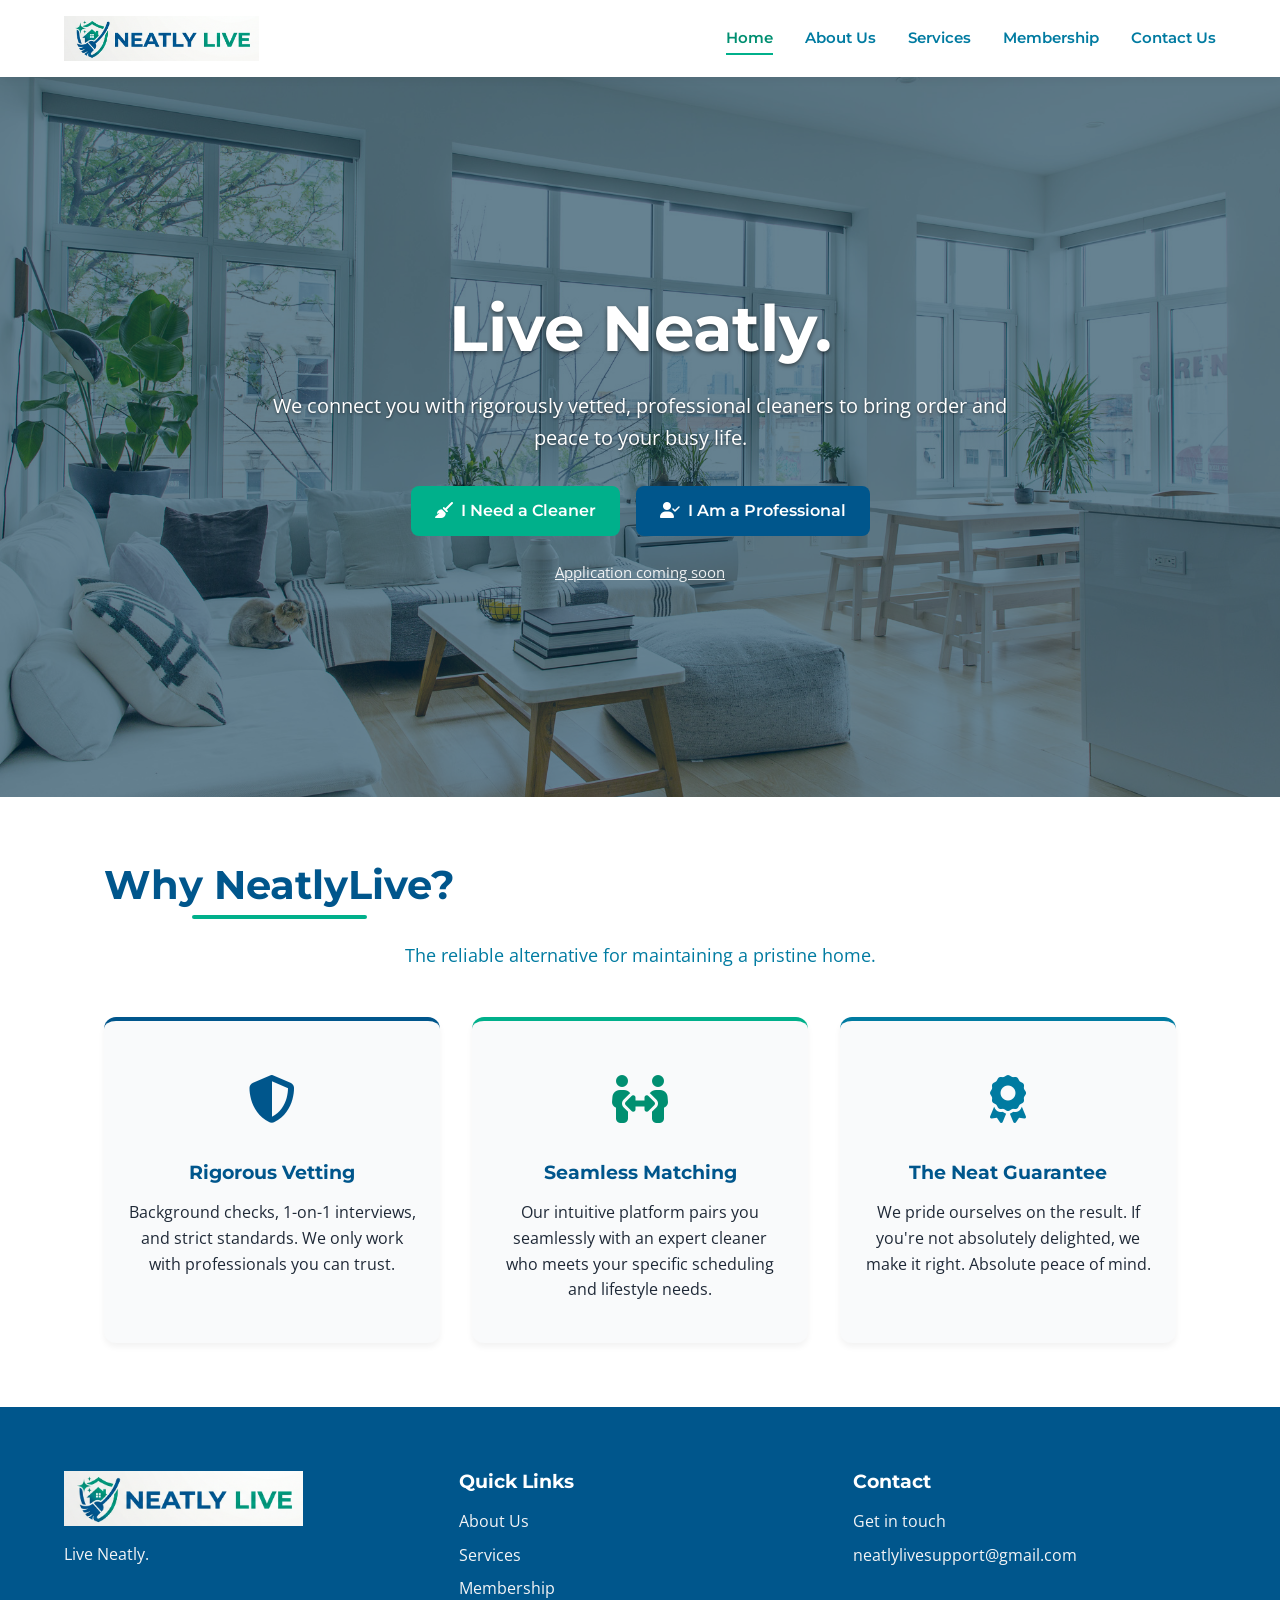
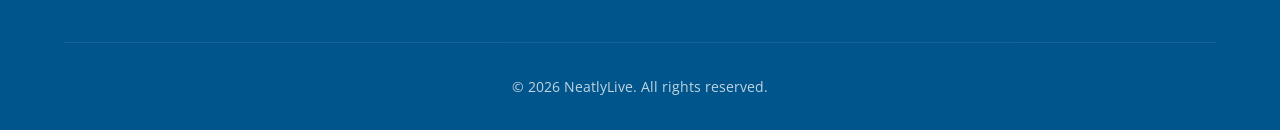
==== index.html @ 331f6d61 "d" ====
<!DOCTYPE html>
<html lang="en">

<head>
    <meta charset="UTF-8">
    <meta name="viewport" content="width=device-width, initial-scale=1.0">
    <title>NeatlyLive | Live Neatly.</title>
    <meta name="description"
        content="NeatlyLive - Connecting vetted cleaners with clients. Live neatly and find order in your busy life.">
    <link
        href="https://fonts.googleapis.com/css2?family=Montserrat:wght@400;600;800&family=Open+Sans:wght@400;600&display=swap"
        rel="stylesheet">
    <link rel="stylesheet" href="index.css">

    <!-- Font Awesome for Iconography -->
    <link rel="stylesheet" href="https://cdnjs.cloudflare.com/ajax/libs/font-awesome/6.4.0/css/all.min.css">

    <style>
        .pillar-card:hover {
            transform: translateY(-8px);
            box-shadow: 0 12px 20px rgba(0, 0, 0, 0.1) !important;
        }
    </style>
</head>

<body>

    <!-- Sticky Navigation -->
    <nav class="navbar" id="navbar">
        <a href="index.html" class="logo" style="display: flex; align-items: center;">
            <img src="LOGO_W%3AO%20SLOGAN%20LONG.png" alt="NeatlyLive Logo" style="height: 45px; width: auto;">
        </a>
        <div class="nav-links">
            <a href="index.html">Home</a>
            <a href="about.html">About Us</a>
            <a href="services.html">Services</a>
            <a href="membership.html">Membership</a>
            <a href="contact.html">Contact Us</a>
        </div>
    </nav>

    <!-- Hero Section -->
    <section class="hero" id="hero-section" style="background-image: url('hero_clean_home.png');">
        <!-- Background image is set -->
        <div class="hero-overlay"></div>
        <div class="hero-content">
            <h1>Live Neatly.</h1>
            <p>We connect you with rigorously vetted, professional cleaners to bring order and peace to your busy life.
            </p>
            <div class="split-cta" style="display: flex; flex-direction: column; align-items: center; gap: 1rem;">
                <div style="display: flex; gap: 1rem; justify-content: center; flex-wrap: wrap;">
                    <a href="services.html" class="btn btn-accent" style="color: white;"><i class="fa-solid fa-broom"
                            style="margin-right: 8px;"></i>I Need a Cleaner</a>
                    <a href="contact.html" class="btn btn-primary"><i class="fa-solid fa-user-check"
                            style="margin-right: 8px;"></i>I Am a Professional</a>
                </div>
                <a href="#"
                    style="color: white; font-size: 0.95rem; text-decoration: underline; opacity: 0.9; margin-top: 0.5rem;">Application
                    coming soon</a>
            </div>
        </div>
    </section>

    <!-- Why Us Section (Three Pillars) -->
    <section class="container" id="why-us">
        <h2 class="section-title">Why NeatlyLive?</h2>
        <p style="text-align: center; margin-bottom: 3rem; font-size: 1.1rem; color: var(--color-primary-teal);">The
            reliable alternative for maintaining a pristine home.</p>

        <div class="pillars-grid"
            style="display: grid; grid-template-columns: repeat(auto-fit, minmax(300px, 1fr)); gap: 2rem;">
            <!-- Pillar 1 -->
            <div class="pillar-card"
                style="text-align: center; padding: 2.5rem 1.5rem; background: var(--color-bg-light); border-radius: 12px; transition: all var(--transition-normal); box-shadow: 0 4px 6px rgba(0,0,0,0.05); border-top: 4px solid var(--color-primary-navy);">
                <div class="pillar-icon"
                    style="font-size: 3rem; color: var(--color-primary-navy); margin-bottom: 1.5rem;">
                    <i class="fa-solid fa-shield-halved"></i>
                </div>
                <h3>Rigorous Vetting</h3>
                <p>Background checks, 1-on-1 interviews, and strict standards. We only work with professionals you can
                    trust.</p>
            </div>

            <!-- Pillar 2 -->
            <div class="pillar-card"
                style="text-align: center; padding: 2.5rem 1.5rem; background: var(--color-bg-light); border-radius: 12px; transition: all var(--transition-normal); box-shadow: 0 4px 6px rgba(0,0,0,0.05); border-top: 4px solid var(--color-accent-mint);">
                <div class="pillar-icon"
                    style="font-size: 3rem; color: var(--color-accent-mint-dark); margin-bottom: 1.5rem;">
                    <i class="fa-solid fa-people-arrows"></i>
                </div>
                <h3>Seamless Matching</h3>
                <p>Our intuitive platform pairs you seamlessly with an expert cleaner who meets your specific scheduling
                    and lifestyle needs.</p>
            </div>

            <!-- Pillar 3 -->
            <div class="pillar-card"
                style="text-align: center; padding: 2.5rem 1.5rem; background: var(--color-bg-light); border-radius: 12px; transition: all var(--transition-normal); box-shadow: 0 4px 6px rgba(0,0,0,0.05); border-top: 4px solid var(--color-primary-teal);">
                <div class="pillar-icon"
                    style="font-size: 3rem; color: var(--color-primary-teal); margin-bottom: 1.5rem;">
                    <i class="fa-solid fa-award"></i>
                </div>
                <h3>The Neat Guarantee</h3>
                <p>We pride ourselves on the result. If you're not absolutely delighted, we make it right. Absolute
                    peace of mind.</p>
            </div>
        </div>
    </section>

    <!-- Footer base -->
    <footer class="footer">
        <div class="footer-content">
            <div class="footer-col">
                <a href="index.html" class="logo" style="display:block; margin-bottom: 1rem;">
                    <img src="LOGO_W%3AO%20SLOGAN%20LONG.png" alt="NeatlyLive Logo" style="height: 55px; width: auto;">
                </a>
                <p>Live Neatly.</p>
            </div>
            <div class="footer-col">
                <h3>Quick Links</h3>
                <ul style="padding:0;">
                    <li><a href="about.html">About Us</a></li>
                    <li><a href="services.html">Services</a></li>
                    <li><a href="membership.html">Membership</a></li>
                </ul>
            </div>
            <div class="footer-col">
                <h3>Contact</h3>
                <ul style="padding:0;">
                    <li><a href="contact.html">Get in touch</a></li>
                    <li>neatlylivesupport@gmail.com</li>
                </ul>
            </div>
        </div>
        <div class="footer-bottom">
            <p>&copy; 2026 NeatlyLive. All rights reserved.</p>
        </div>
    </footer>

    <script src="app.js"></script>
</body>

</html>
---- index.css ----
:root {
  /* Color Palette */
  --color-primary-navy: #00568c;
  --color-primary-teal: #007ba1;
  --color-accent-mint: #00b08b;
  --color-accent-mint-dark: #008f71;
  
  --color-text-dark: #1f2937;
  --color-text-light: #f3f4f6;
  --color-bg-white: #ffffff;
  --color-bg-light: #f9fafb;

  --font-primary: 'Montserrat', sans-serif;
  --font-secondary: 'Open Sans', sans-serif;
  
  --spacing-sm: 0.5rem;
  --spacing-md: 1rem;
  --spacing-lg: 2rem;
  --spacing-xl: 4rem;
  
  --transition-fast: 0.2s ease;
  --transition-normal: 0.3s ease;
}

/* Resets */
*, *::before, *::after {
  box-sizing: border-box;
  margin: 0;
  padding: 0;
}

html {
  scroll-behavior: smooth;
  font-size: 16px;
}

body {
  font-family: var(--font-secondary);
  color: var(--color-text-dark);
  background-color: var(--color-bg-white);
  line-height: 1.6;
}

h1, h2, h3, h4, h5, h6 {
  font-family: var(--font-primary);
  font-weight: 700;
  color: var(--color-primary-navy);
  margin-bottom: var(--spacing-md);
  line-height: 1.2;
}

a {
  text-decoration: none;
  color: inherit;
  transition: color var(--transition-fast);
}

ul {
  list-style: none;
}

img {
  max-width: 100%;
  display: block;
}

/* Navigation - Sticky */
.navbar {
  position: sticky;
  top: 0;
  width: 100%;
  background-color: var(--color-bg-white);
  box-shadow: 0 2px 10px rgba(0, 0, 0, 0.05);
  z-index: 1000;
  display: flex;
  justify-content: space-between;
  align-items: center;
  padding: 1rem 5%;
  transition: background-color var(--transition-normal);
}

.navbar .logo {
  font-family: var(--font-primary);
  font-size: 1.5rem;
  font-weight: 800;
  color: var(--color-primary-navy);
  display: flex;
  align-items: center;
  gap: 0.5rem;
}

.navbar .logo span {
  color: var(--color-accent-mint-dark);
}

.nav-links {
  display: flex;
  gap: 2rem;
}

.nav-links a {
  font-weight: 600;
  color: var(--color-primary-teal);
  position: relative;
  font-family: var(--font-primary);
  font-size: 0.95rem;
}

.nav-links a::after {
  content: '';
  position: absolute;
  width: 0;
  height: 2px;
  bottom: -4px;
  left: 0;
  background-color: var(--color-accent-mint);
  transition: width var(--transition-normal);
}

.nav-links a:hover::after, .nav-links a.active::after {
  width: 100%;
}

.nav-links a:hover, .nav-links a.active {
  color: var(--color-accent-mint-dark);
}

/* Call to Action Buttons */
.btn {
  display: inline-block;
  padding: 0.75rem 1.5rem;
  border-radius: 8px;
  font-family: var(--font-primary);
  font-weight: 600;
  text-align: center;
  cursor: pointer;
  transition: all var(--transition-normal);
  border: none;
  outline: none;
}

.btn-primary {
  background-color: var(--color-primary-navy);
  color: var(--color-bg-white);
}

.btn-primary:hover {
  background-color: var(--color-primary-teal);
  transform: translateY(-2px);
  box-shadow: 0 4px 10px rgba(0, 48, 73, 0.2);
}

.btn-accent {
  background-color: var(--color-accent-mint);
  color: var(--color-bg-white);
}

.btn-accent:hover {
  background-color: var(--color-accent-mint-dark);
  color: var(--color-bg-white);
  transform: translateY(-2px);
  box-shadow: 0 4px 10px rgba(74, 222, 128, 0.3);
}

/* Container Utilities */
.container {
  max-width: 1200px;
  margin: 0 auto;
  padding: var(--spacing-xl) 5%;
}

.section-title {
  text-align: center;
  font-size: 2.5rem;
  margin-bottom: var(--spacing-lg);
  position: relative;
  display: inline-block;
}

.section-title::after {
  content: '';
  position: absolute;
  width: 50%;
  height: 4px;
  background-color: var(--color-accent-mint);
  bottom: -10px;
  left: 25%;
  border-radius: 2px;
}

/* Hero Section Base */
.hero {
  min-height: 80vh;
  display: flex;
  align-items: center;
  justify-content: center;
  text-align: center;
  background-size: cover;
  background-position: center;
  position: relative;
  color: var(--color-bg-white);
}

.hero-overlay {
  position: absolute;
  top: 0;
  left: 0;
  width: 100%;
  height: 100%;
  background-color: rgba(0, 48, 73, 0.6); /* Navy tint */
  z-index: 1;
}

.hero-content {
  position: relative;
  z-index: 2;
  max-width: 800px;
  padding: 2rem;
}

.hero-content h1 {
  color: var(--color-bg-white);
  font-size: 4rem;
  margin-bottom: 1.5rem;
  text-shadow: 0 2px 4px rgba(0,0,0,0.5);
}

.hero-content p {
  font-size: 1.25rem;
  margin-bottom: 2rem;
  text-shadow: 0 1px 3px rgba(0,0,0,0.5);
}

/* Footer */
.footer {
  background-color: var(--color-primary-navy);
  color: var(--color-text-light);
  padding: 4rem 5% 2rem;
  font-family: var(--font-secondary);
}

.footer-content {
  max-width: 1200px;
  margin: 0 auto;
  display: grid;
  grid-template-columns: repeat(auto-fit, minmax(250px, 1fr));
  gap: 2rem;
  margin-bottom: 2rem;
}

.footer-col h3 {
  color: var(--color-bg-white);
  margin-bottom: 1rem;
}

.footer-col ul li {
  margin-bottom: 0.5rem;
}

.footer-col a:hover {
  color: var(--color-accent-mint);
}

.footer-bottom {
  text-align: center;
  padding-top: 2rem;
  border-top: 1px solid rgba(255, 255, 255, 0.1);
  font-size: 0.9rem;
  opacity: 0.8;
}

/* Responsive adjustments */
@media (max-width: 768px) {
  .nav-links {
    display: none; 
  }
  
  .hero-content h1 {
    font-size: 2.5rem;
  }
}
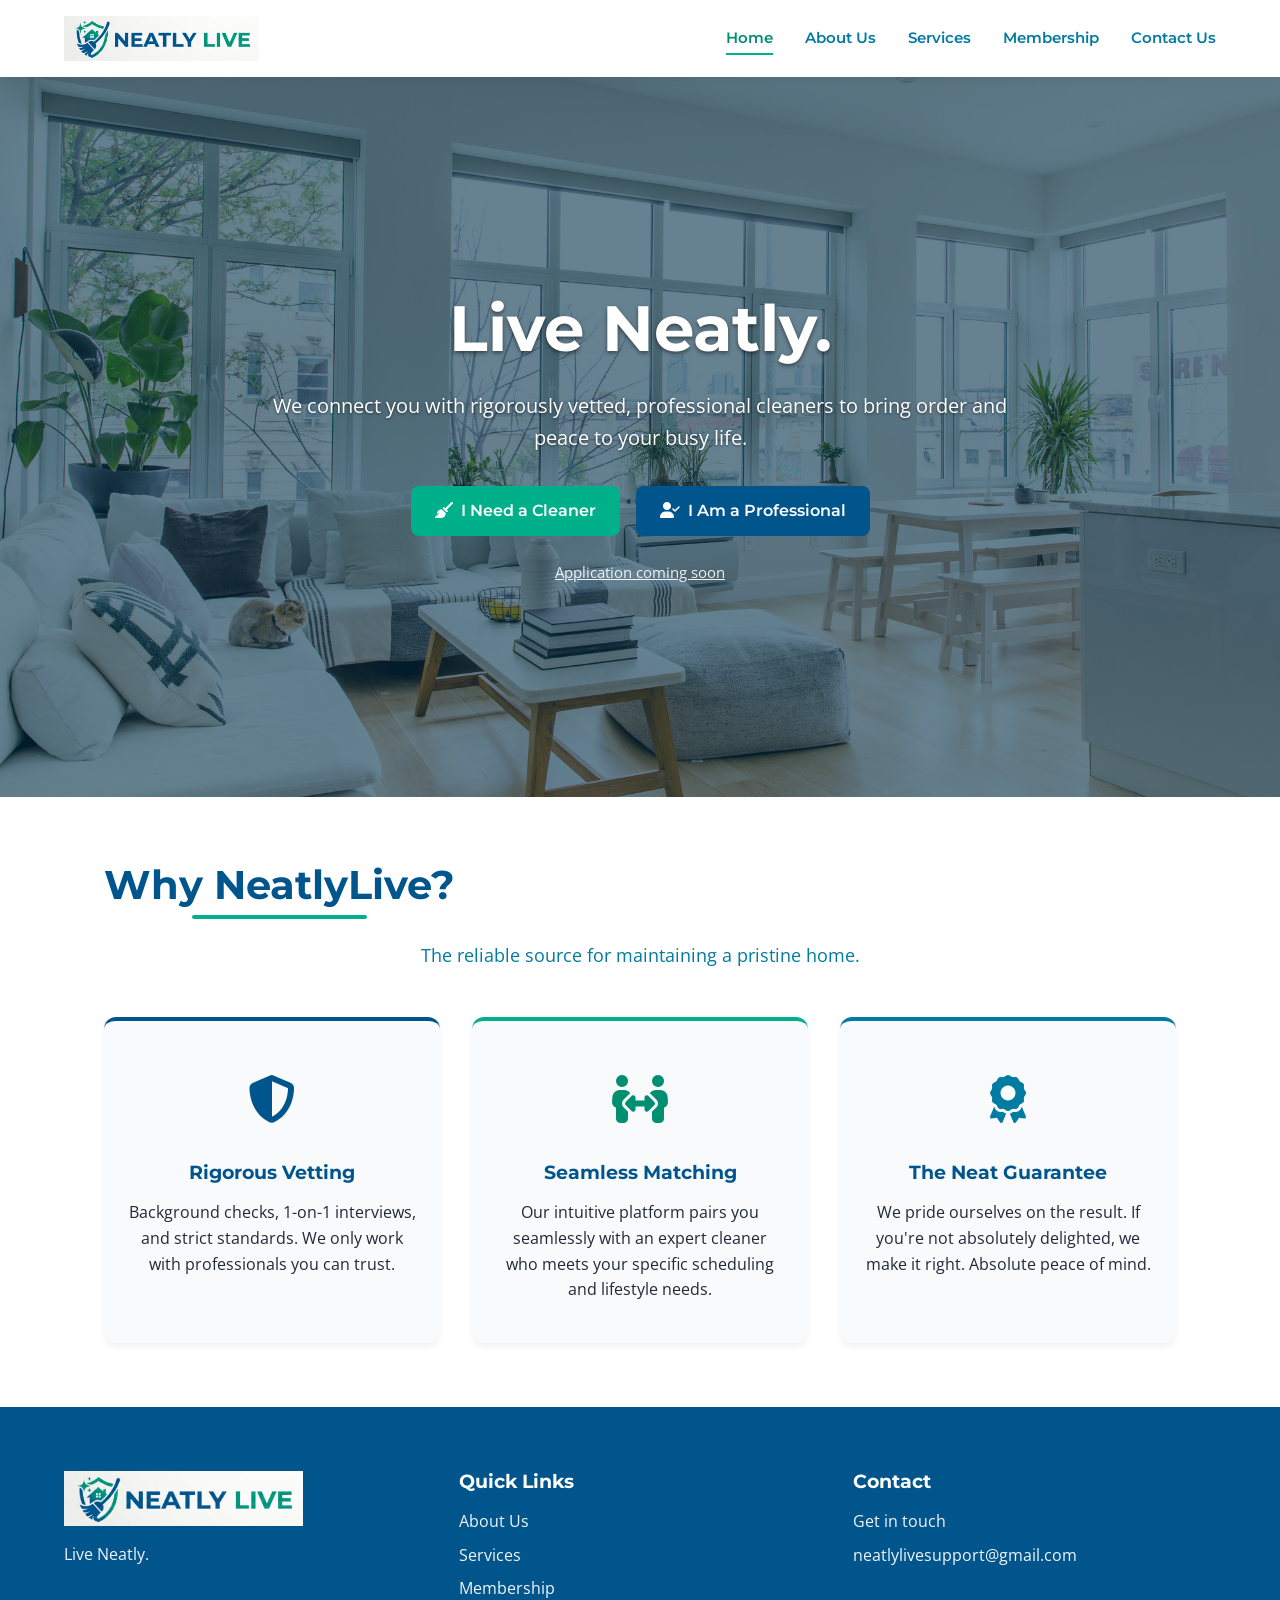
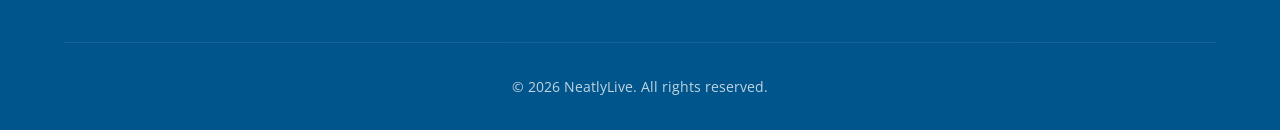
==== commit e4088526: "fix" ====
--- a/index.html
+++ b/index.html
@@ -65,7 +65,7 @@
     <section class="container" id="why-us">
         <h2 class="section-title">Why NeatlyLive?</h2>
         <p style="text-align: center; margin-bottom: 3rem; font-size: 1.1rem; color: var(--color-primary-teal);">The
-            reliable alternative for maintaining a pristine home.</p>
+            reliable source for maintaining a pristine home.</p>
 
         <div class="pillars-grid"
             style="display: grid; grid-template-columns: repeat(auto-fit, minmax(300px, 1fr)); gap: 2rem;">
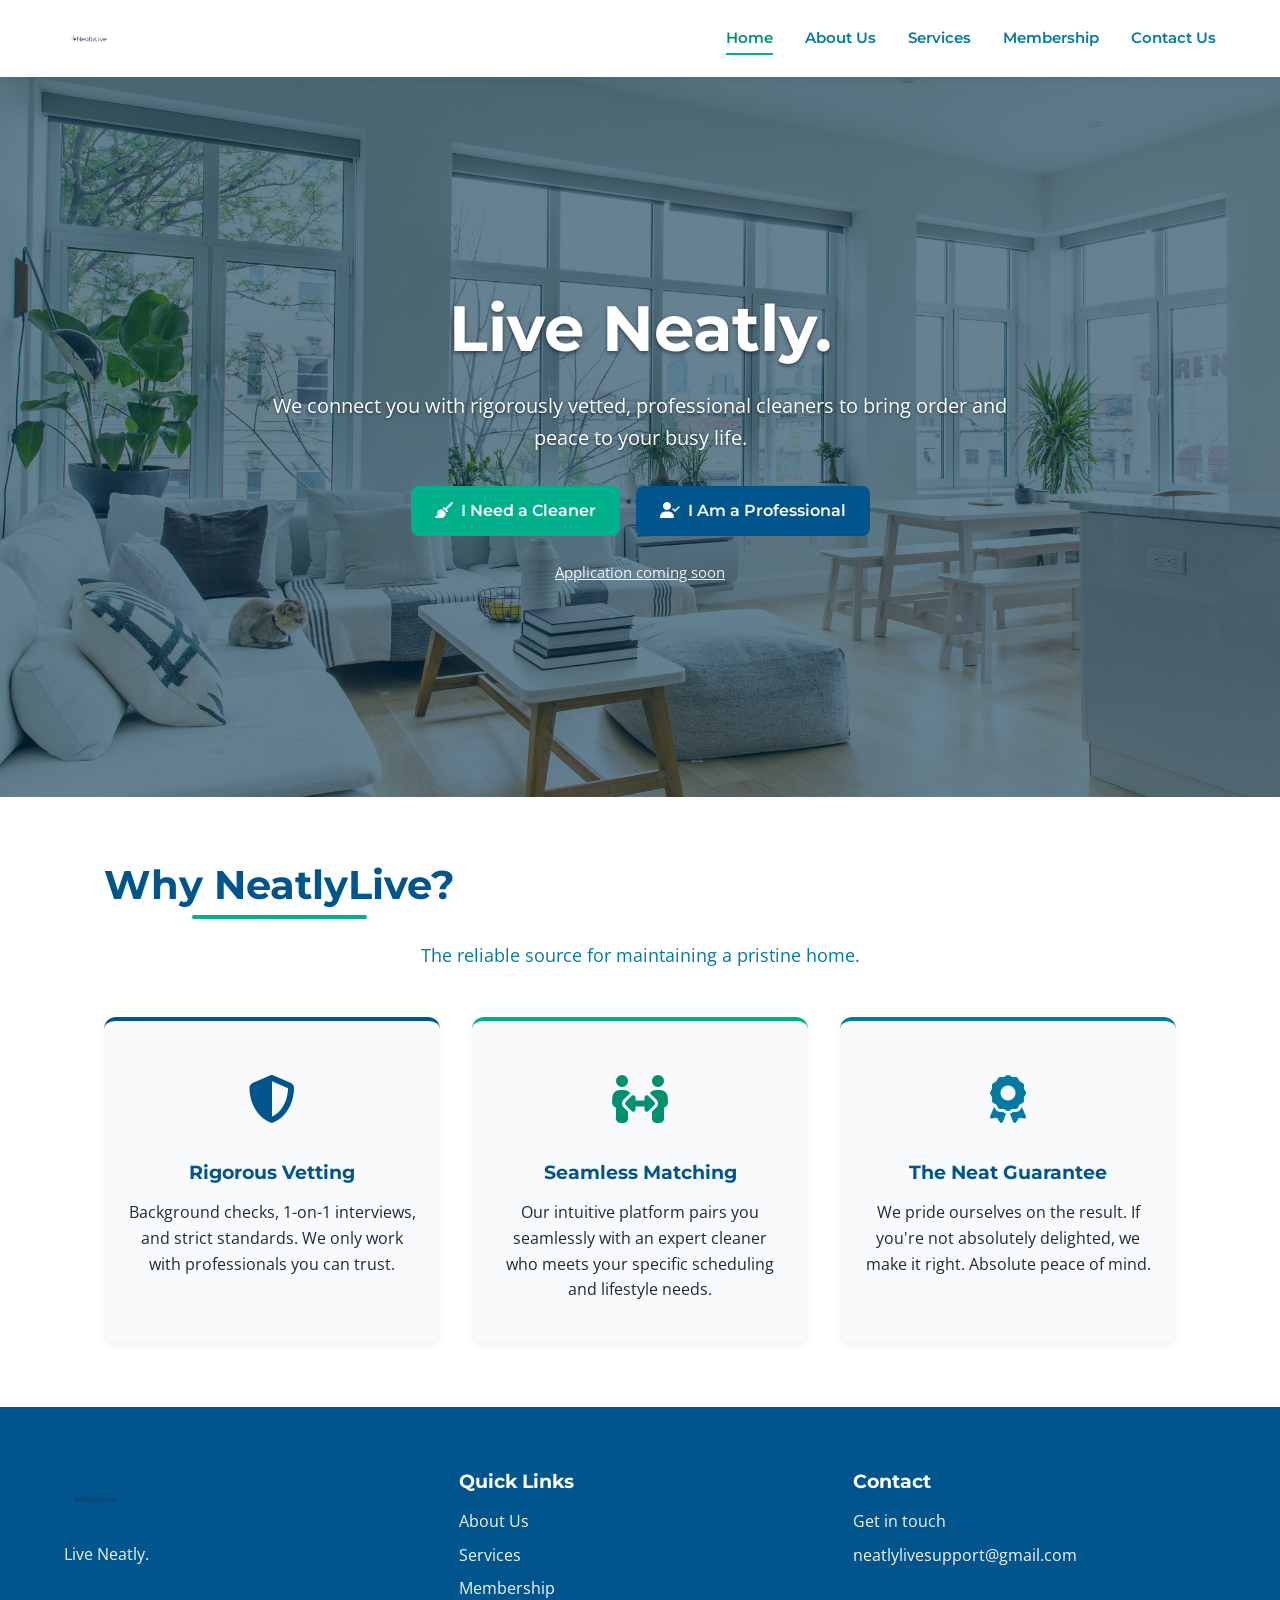
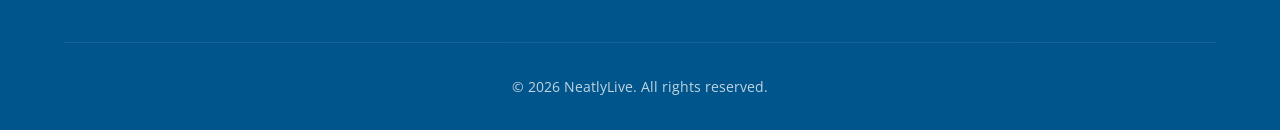
==== commit a07a324a: "f" ====
--- a/index.html
+++ b/index.html
@@ -28,7 +28,7 @@
     <!-- Sticky Navigation -->
     <nav class="navbar" id="navbar">
         <a href="index.html" class="logo" style="display: flex; align-items: center;">
-            <img src="LOGO_W%3AO%20SLOGAN%20LONG.png" alt="NeatlyLive Logo" style="height: 45px; width: auto;">
+            <img src="LogoRedesign.png" alt="NeatlyLive Logo" style="height: 45px; width: auto;">
         </a>
         <div class="nav-links">
             <a href="index.html">Home</a>
@@ -112,7 +112,7 @@
         <div class="footer-content">
             <div class="footer-col">
                 <a href="index.html" class="logo" style="display:block; margin-bottom: 1rem;">
-                    <img src="LOGO_W%3AO%20SLOGAN%20LONG.png" alt="NeatlyLive Logo" style="height: 55px; width: auto;">
+                    <img src="LogoRedesign.png" alt="NeatlyLive Logo" style="height: 55px; width: auto;">
                 </a>
                 <p>Live Neatly.</p>
             </div>
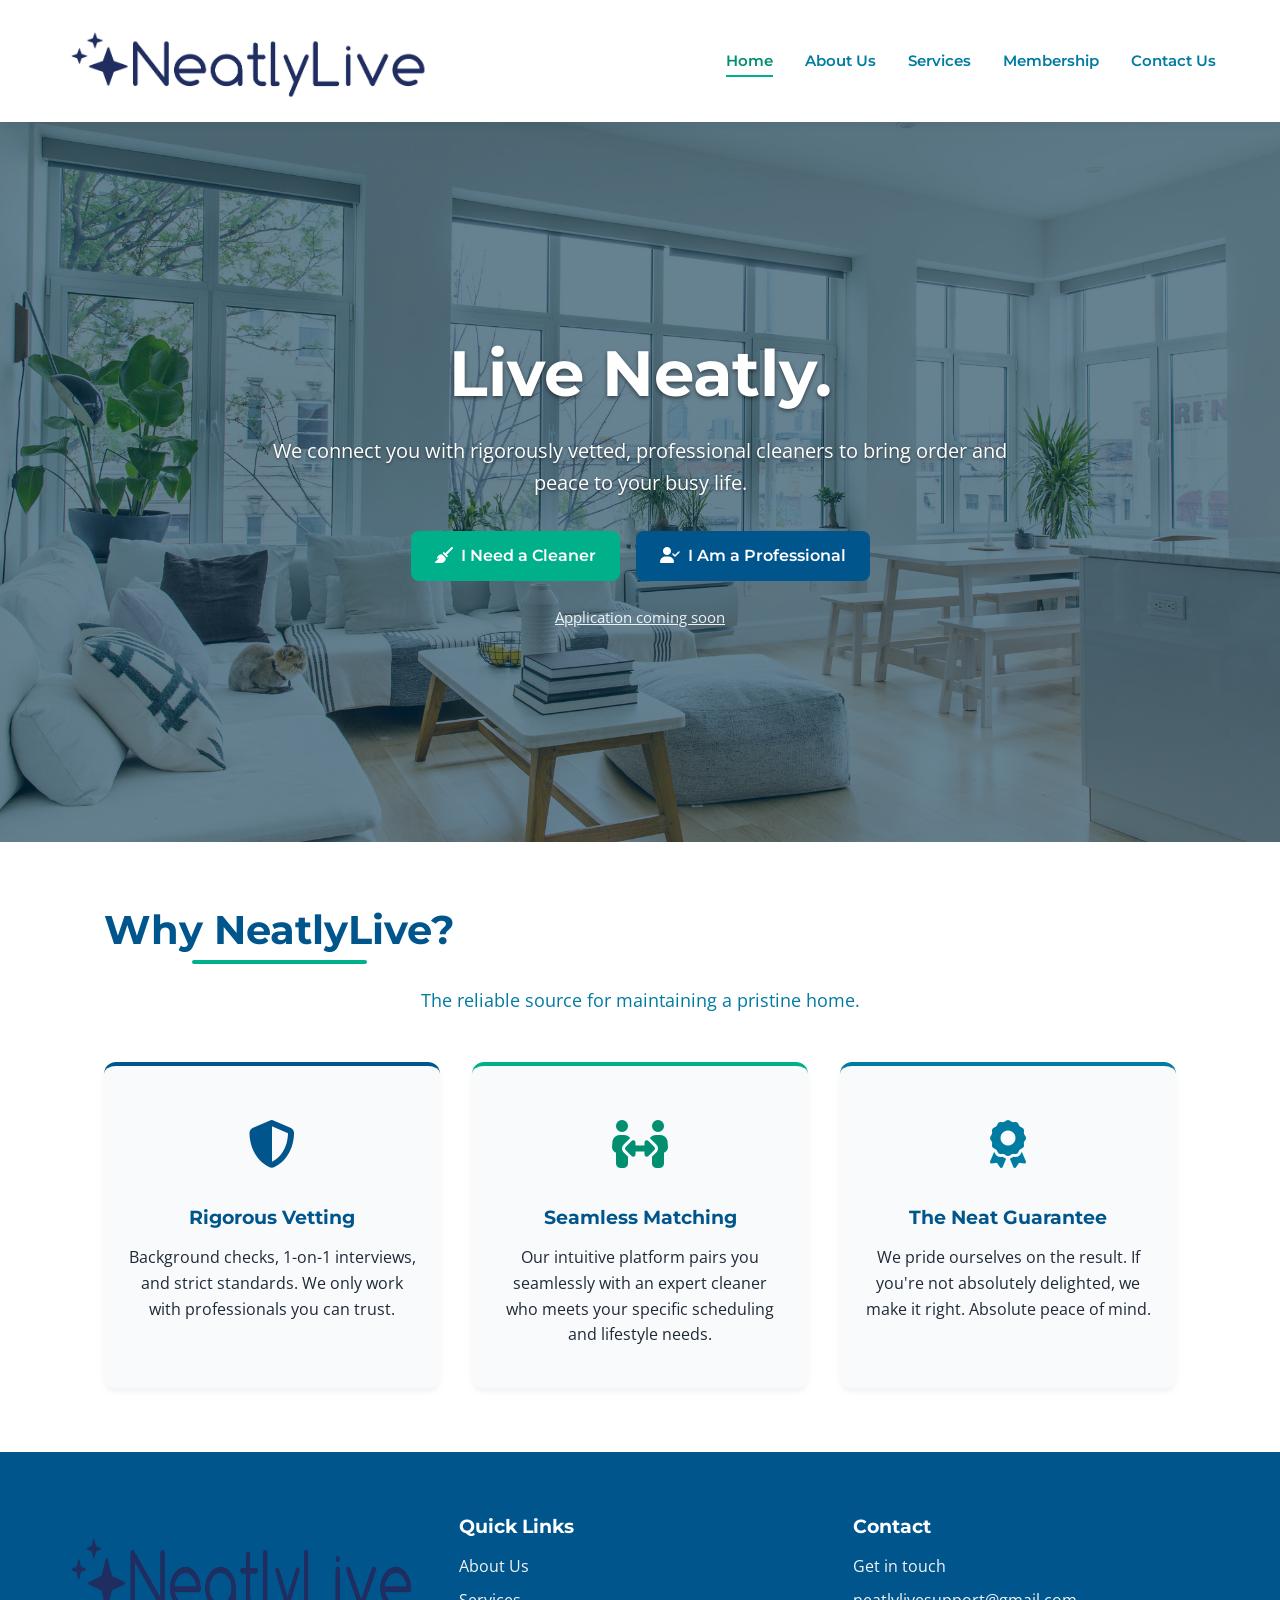
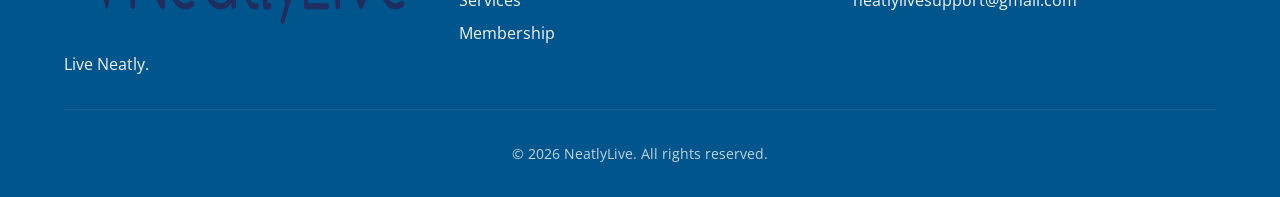
==== commit 1a52af9e: "yes" ====
--- a/index.html
+++ b/index.html
@@ -28,7 +28,7 @@
     <!-- Sticky Navigation -->
     <nav class="navbar" id="navbar">
         <a href="index.html" class="logo" style="display: flex; align-items: center;">
-            <img src="LogoRedesign.png" alt="NeatlyLive Logo" style="height: 45px; width: auto;">
+            <img src="LogoRedesign.png" alt="NeatlyLive Logo" style="height: 90px; width: auto;">
         </a>
         <div class="nav-links">
             <a href="index.html">Home</a>
@@ -112,7 +112,7 @@
         <div class="footer-content">
             <div class="footer-col">
                 <a href="index.html" class="logo" style="display:block; margin-bottom: 1rem;">
-                    <img src="LogoRedesign.png" alt="NeatlyLive Logo" style="height: 55px; width: auto;">
+                    <img src="LogoRedesign.png" alt="NeatlyLive Logo" style="height: 120px; width: auto;">
                 </a>
                 <p>Live Neatly.</p>
             </div>
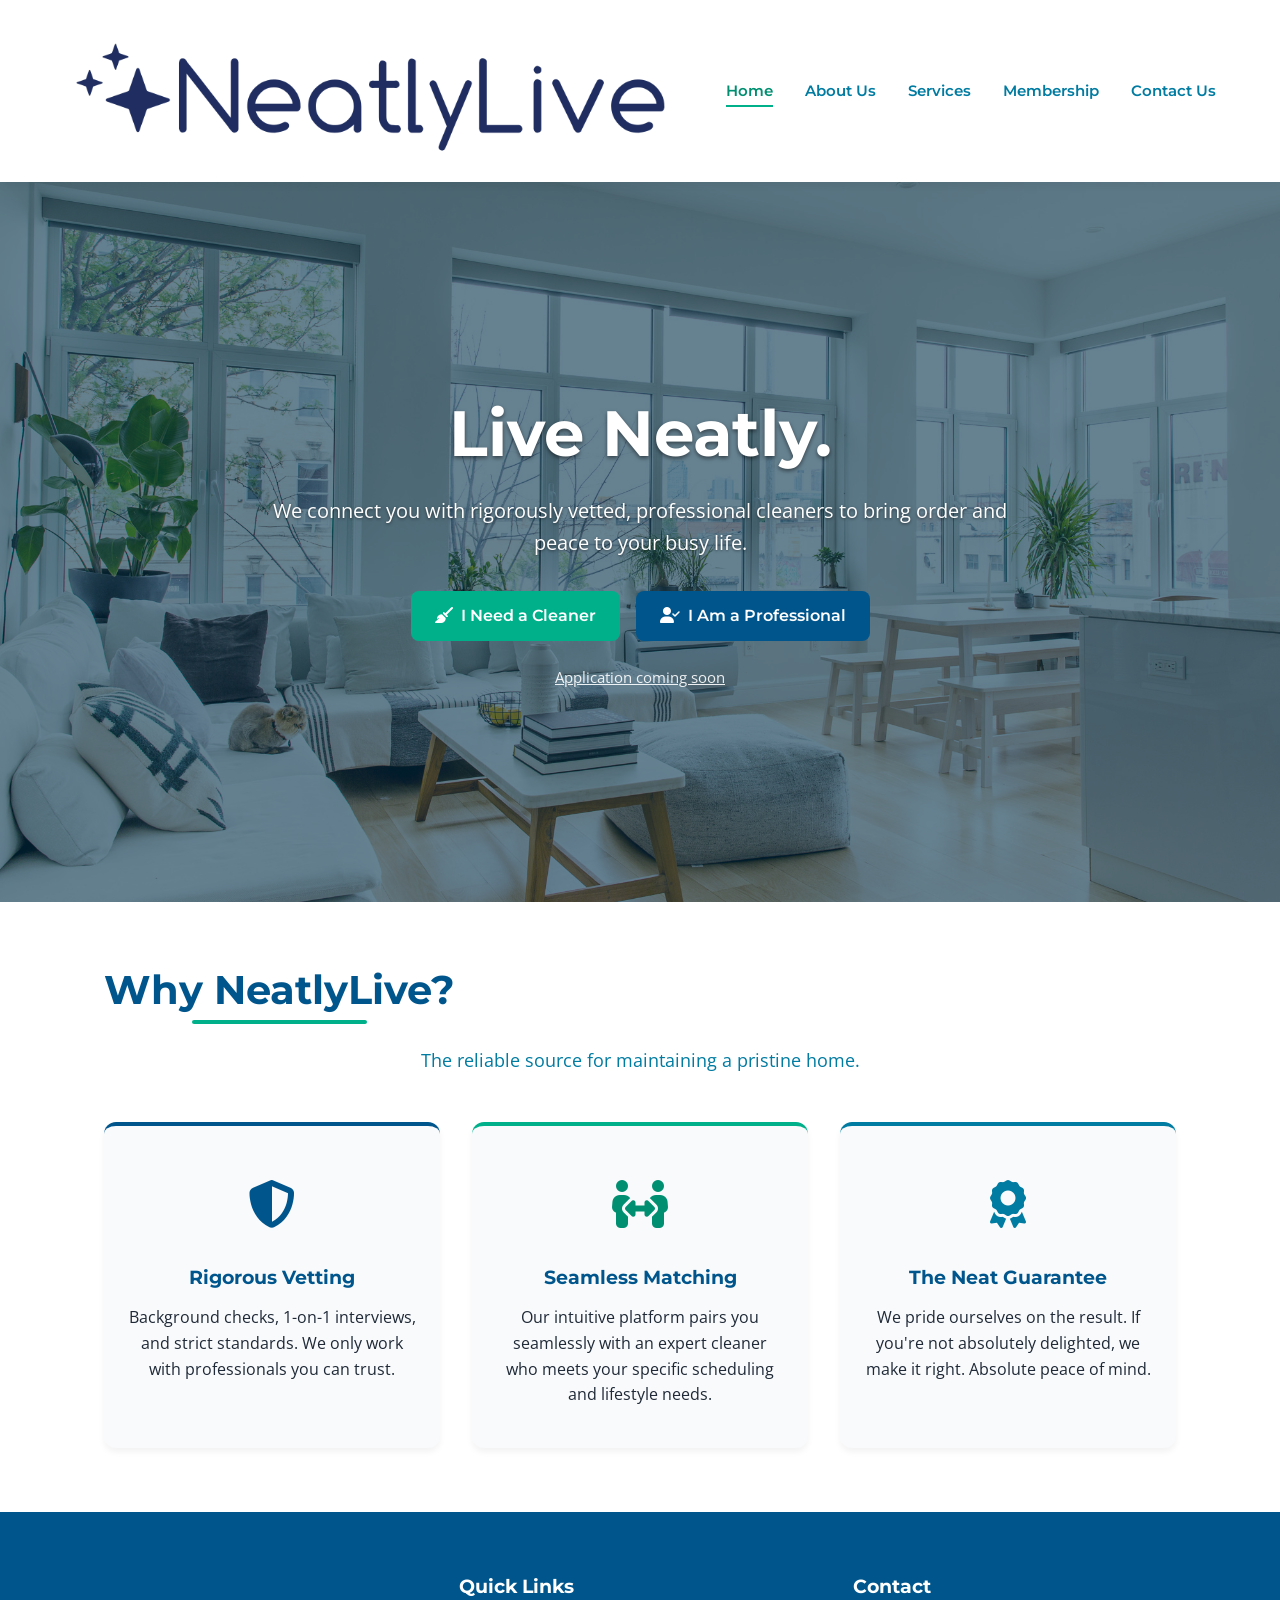
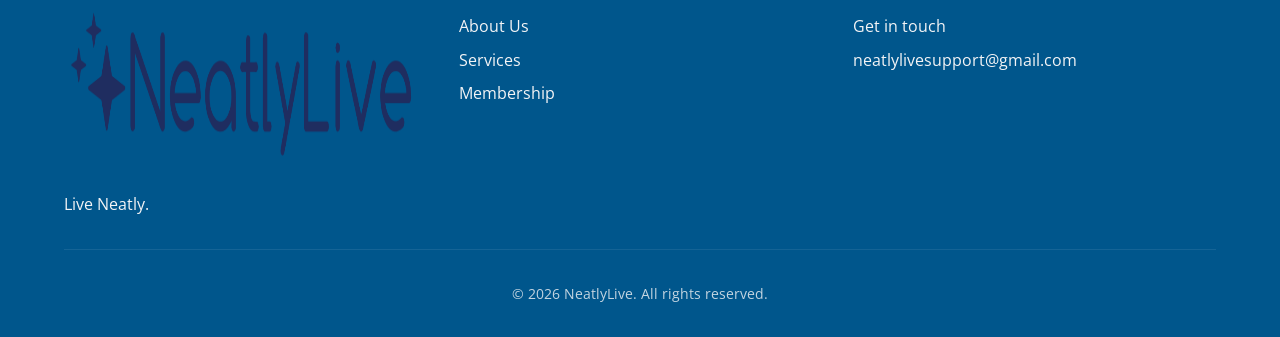
==== commit 081798b6: "u" ====
--- a/index.html
+++ b/index.html
@@ -28,7 +28,7 @@
     <!-- Sticky Navigation -->
     <nav class="navbar" id="navbar">
         <a href="index.html" class="logo" style="display: flex; align-items: center;">
-            <img src="LogoRedesign.png" alt="NeatlyLive Logo" style="height: 90px; width: auto;">
+            <img src="LogoRedesign.png" alt="NeatlyLive Logo" style="height: 150px; width: auto;">
         </a>
         <div class="nav-links">
             <a href="index.html">Home</a>
@@ -112,7 +112,7 @@
         <div class="footer-content">
             <div class="footer-col">
                 <a href="index.html" class="logo" style="display:block; margin-bottom: 1rem;">
-                    <img src="LogoRedesign.png" alt="NeatlyLive Logo" style="height: 120px; width: auto;">
+                    <img src="LogoRedesign.png" alt="NeatlyLive Logo" style="height: 200px; width: auto;">
                 </a>
                 <p>Live Neatly.</p>
             </div>
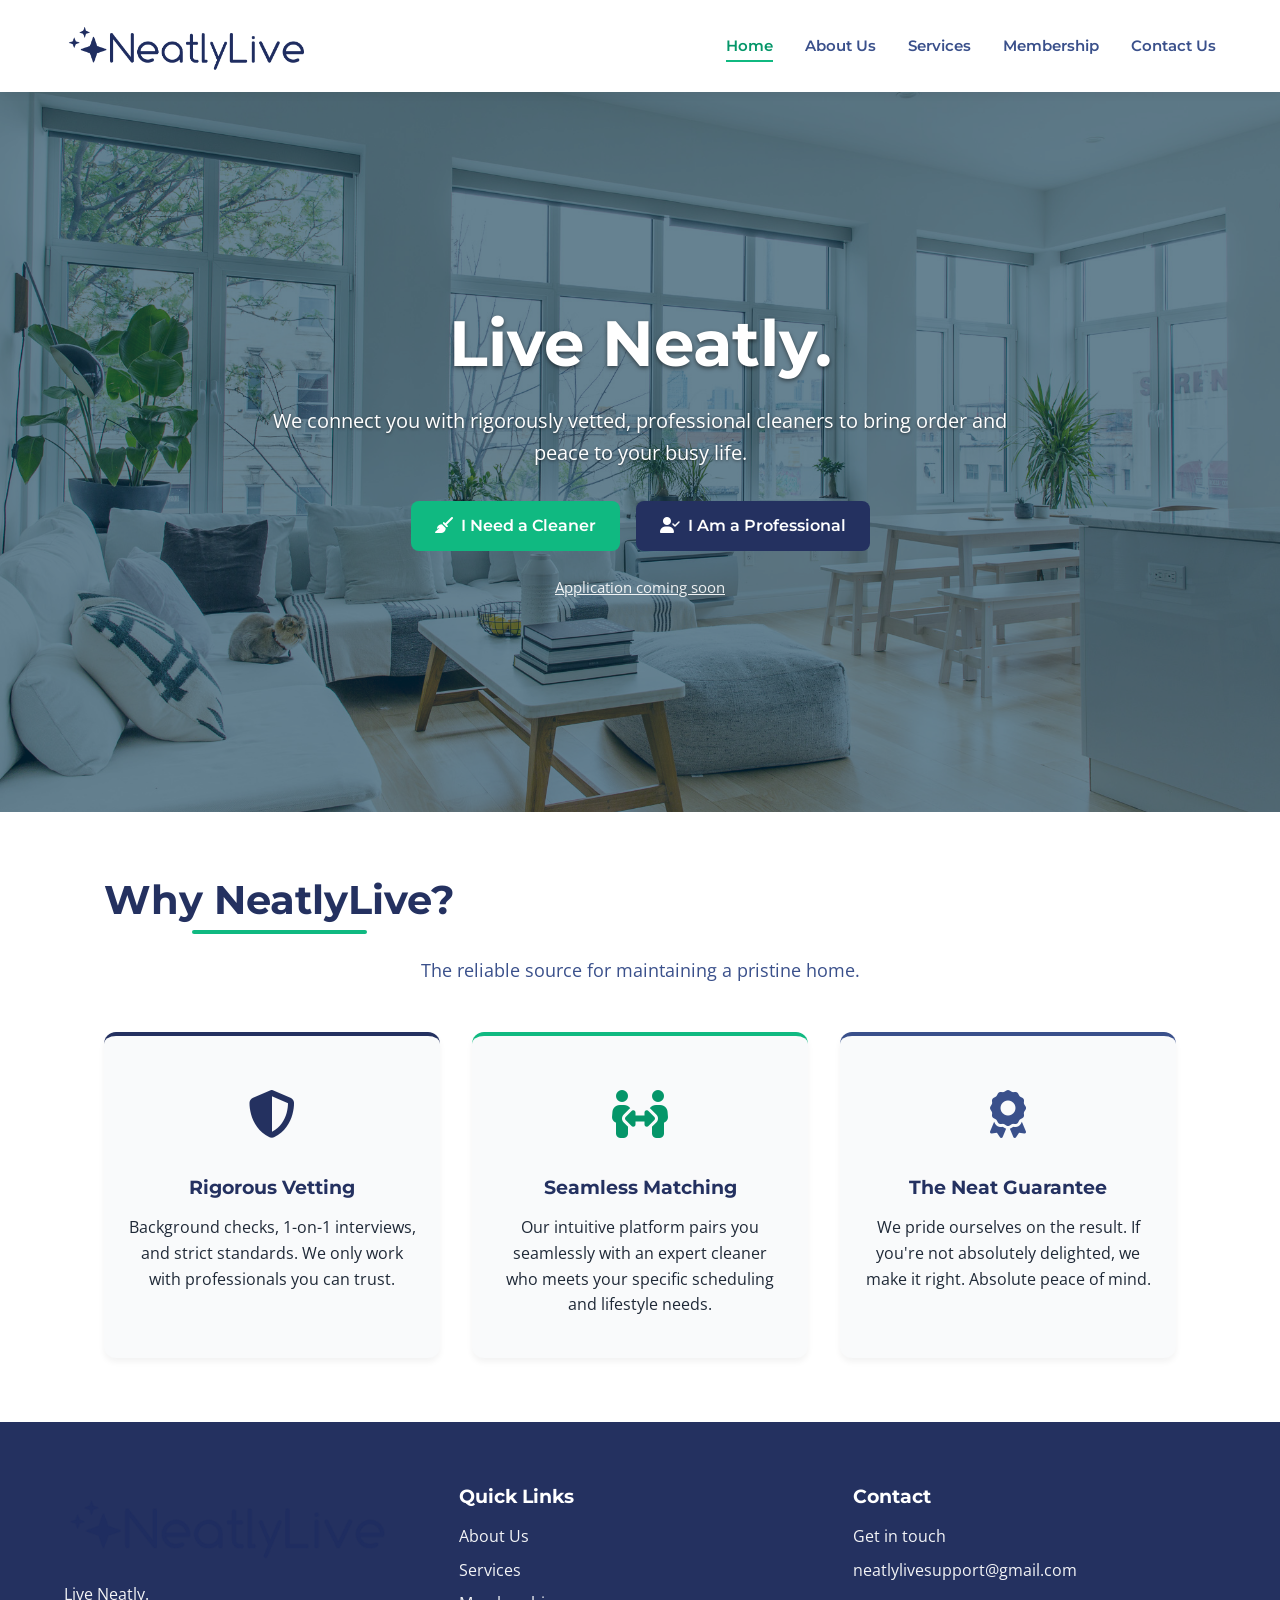
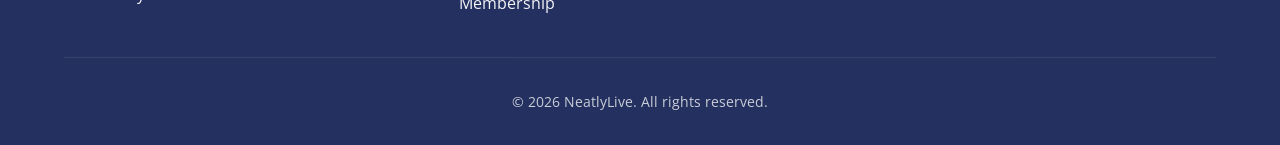
==== commit bbb7c89f: "redesign" ====
--- a/index.html
+++ b/index.html
@@ -28,7 +28,7 @@
     <!-- Sticky Navigation -->
     <nav class="navbar" id="navbar">
         <a href="index.html" class="logo" style="display: flex; align-items: center;">
-            <img src="LogoRedesign.png" alt="NeatlyLive Logo" style="height: 150px; width: auto;">
+            <img src="LogoRedesign.png" alt="NeatlyLive Logo" style="height: 60px; width: auto;">
         </a>
         <div class="nav-links">
             <a href="index.html">Home</a>
@@ -112,7 +112,7 @@
         <div class="footer-content">
             <div class="footer-col">
                 <a href="index.html" class="logo" style="display:block; margin-bottom: 1rem;">
-                    <img src="LogoRedesign.png" alt="NeatlyLive Logo" style="height: 200px; width: auto;">
+                    <img src="LogoRedesign.png" alt="NeatlyLive Logo" style="height: 80px; width: auto;">
                 </a>
                 <p>Live Neatly.</p>
             </div>
--- a/index.css
+++ b/index.css
@@ -1,9 +1,9 @@
 :root {
   /* Color Palette */
-  --color-primary-navy: #00568c;
-  --color-primary-teal: #007ba1;
-  --color-accent-mint: #00b08b;
-  --color-accent-mint-dark: #008f71;
+  --color-primary-navy: #243160;
+  --color-primary-teal: #3a508b;
+  --color-accent-mint: #10b981;
+  --color-accent-mint-dark: #059669;
   
   --color-text-dark: #1f2937;
   --color-text-light: #f3f4f6;
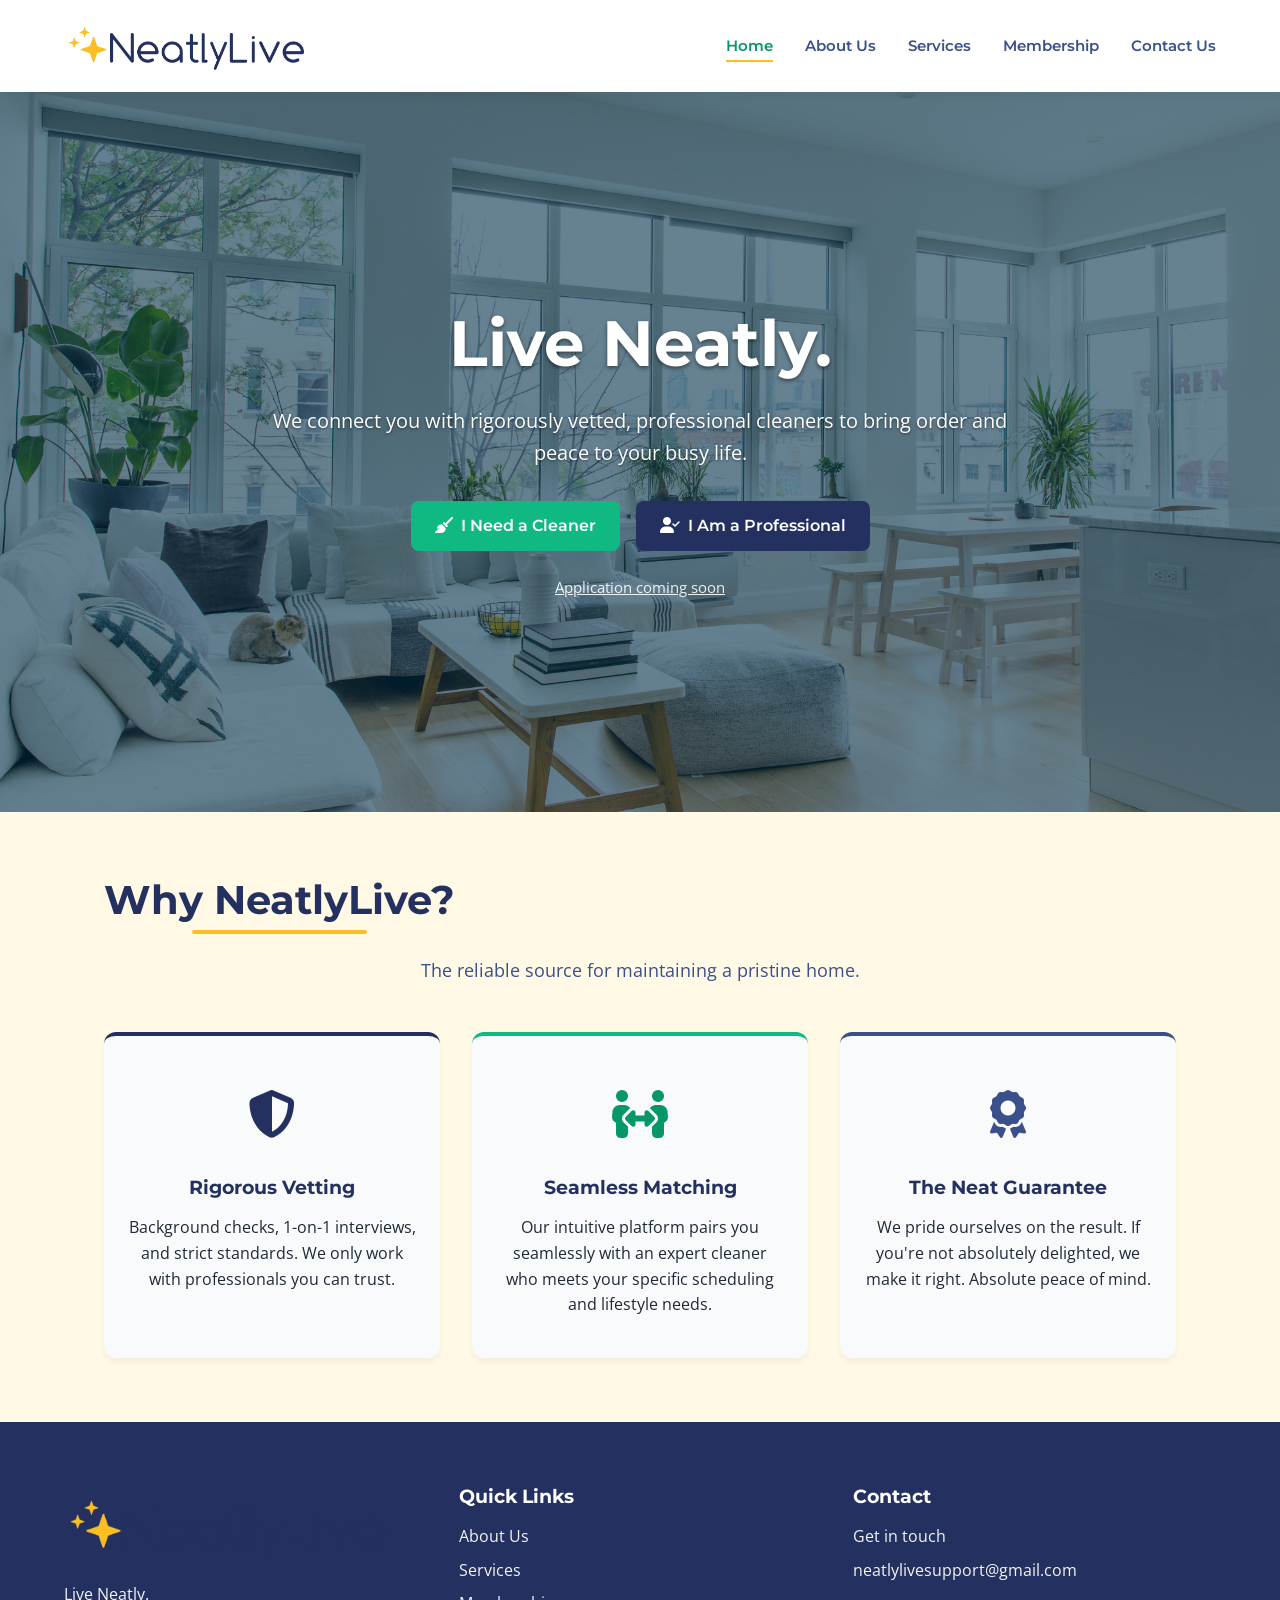
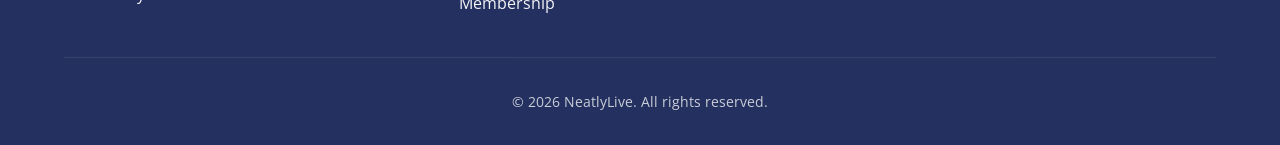
==== commit 0c9cbb4c: "stars" ====
--- a/index.html
+++ b/index.html
@@ -30,7 +30,10 @@
         <a href="index.html" class="logo" style="display: flex; align-items: center;">
             <img src="LogoRedesign.png" alt="NeatlyLive Logo" style="height: 60px; width: auto;">
         </a>
-        <div class="nav-links">
+        <button class="mobile-menu-btn" aria-label="Menu" onclick="toggleMenu()">
+            <img src="menu-sparkles.png" alt="Menu" style="height: 30px; width: auto;">
+        </button>
+        <div class="nav-links" id="navLinks">
             <a href="index.html">Home</a>
             <a href="about.html">About Us</a>
             <a href="services.html">Services</a>
--- a/index.css
+++ b/index.css
@@ -4,11 +4,13 @@
   --color-primary-teal: #3a508b;
   --color-accent-mint: #10b981;
   --color-accent-mint-dark: #059669;
+  --color-accent-yellow: #fbbf24;
   
   --color-text-dark: #1f2937;
   --color-text-light: #f3f4f6;
   --color-bg-white: #ffffff;
   --color-bg-light: #f9fafb;
+  --color-bg-main: #fff9e6;
 
   --font-primary: 'Montserrat', sans-serif;
   --font-secondary: 'Open Sans', sans-serif;
@@ -37,7 +39,7 @@
 body {
   font-family: var(--font-secondary);
   color: var(--color-text-dark);
-  background-color: var(--color-bg-white);
+  background-color: var(--color-bg-main);
   line-height: 1.6;
 }
 
@@ -113,7 +115,7 @@
   height: 2px;
   bottom: -4px;
   left: 0;
-  background-color: var(--color-accent-mint);
+  background-color: var(--color-accent-yellow);
   transition: width var(--transition-normal);
 }
 
@@ -182,7 +184,7 @@
   position: absolute;
   width: 50%;
   height: 4px;
-  background-color: var(--color-accent-mint);
+  background-color: var(--color-accent-yellow);
   bottom: -10px;
   left: 25%;
   border-radius: 2px;
@@ -270,9 +272,35 @@
 }
 
 /* Responsive adjustments */
+.mobile-menu-btn {
+  display: none;
+  background: none;
+  border: none;
+  cursor: pointer;
+  padding: 0.5rem;
+}
+
 @media (max-width: 768px) {
+  .mobile-menu-btn {
+    display: block;
+  }
+
   .nav-links {
     display: none; 
+    position: absolute;
+    top: 100%;
+    left: 0;
+    width: 100%;
+    background-color: var(--color-bg-white);
+    flex-direction: column;
+    padding: 1.5rem 5%;
+    box-shadow: 0 4px 10px rgba(0, 0, 0, 0.05);
+    text-align: center;
+    gap: 1.5rem;
+  }
+
+  .nav-links.active {
+    display: flex;
   }
   
   .hero-content h1 {
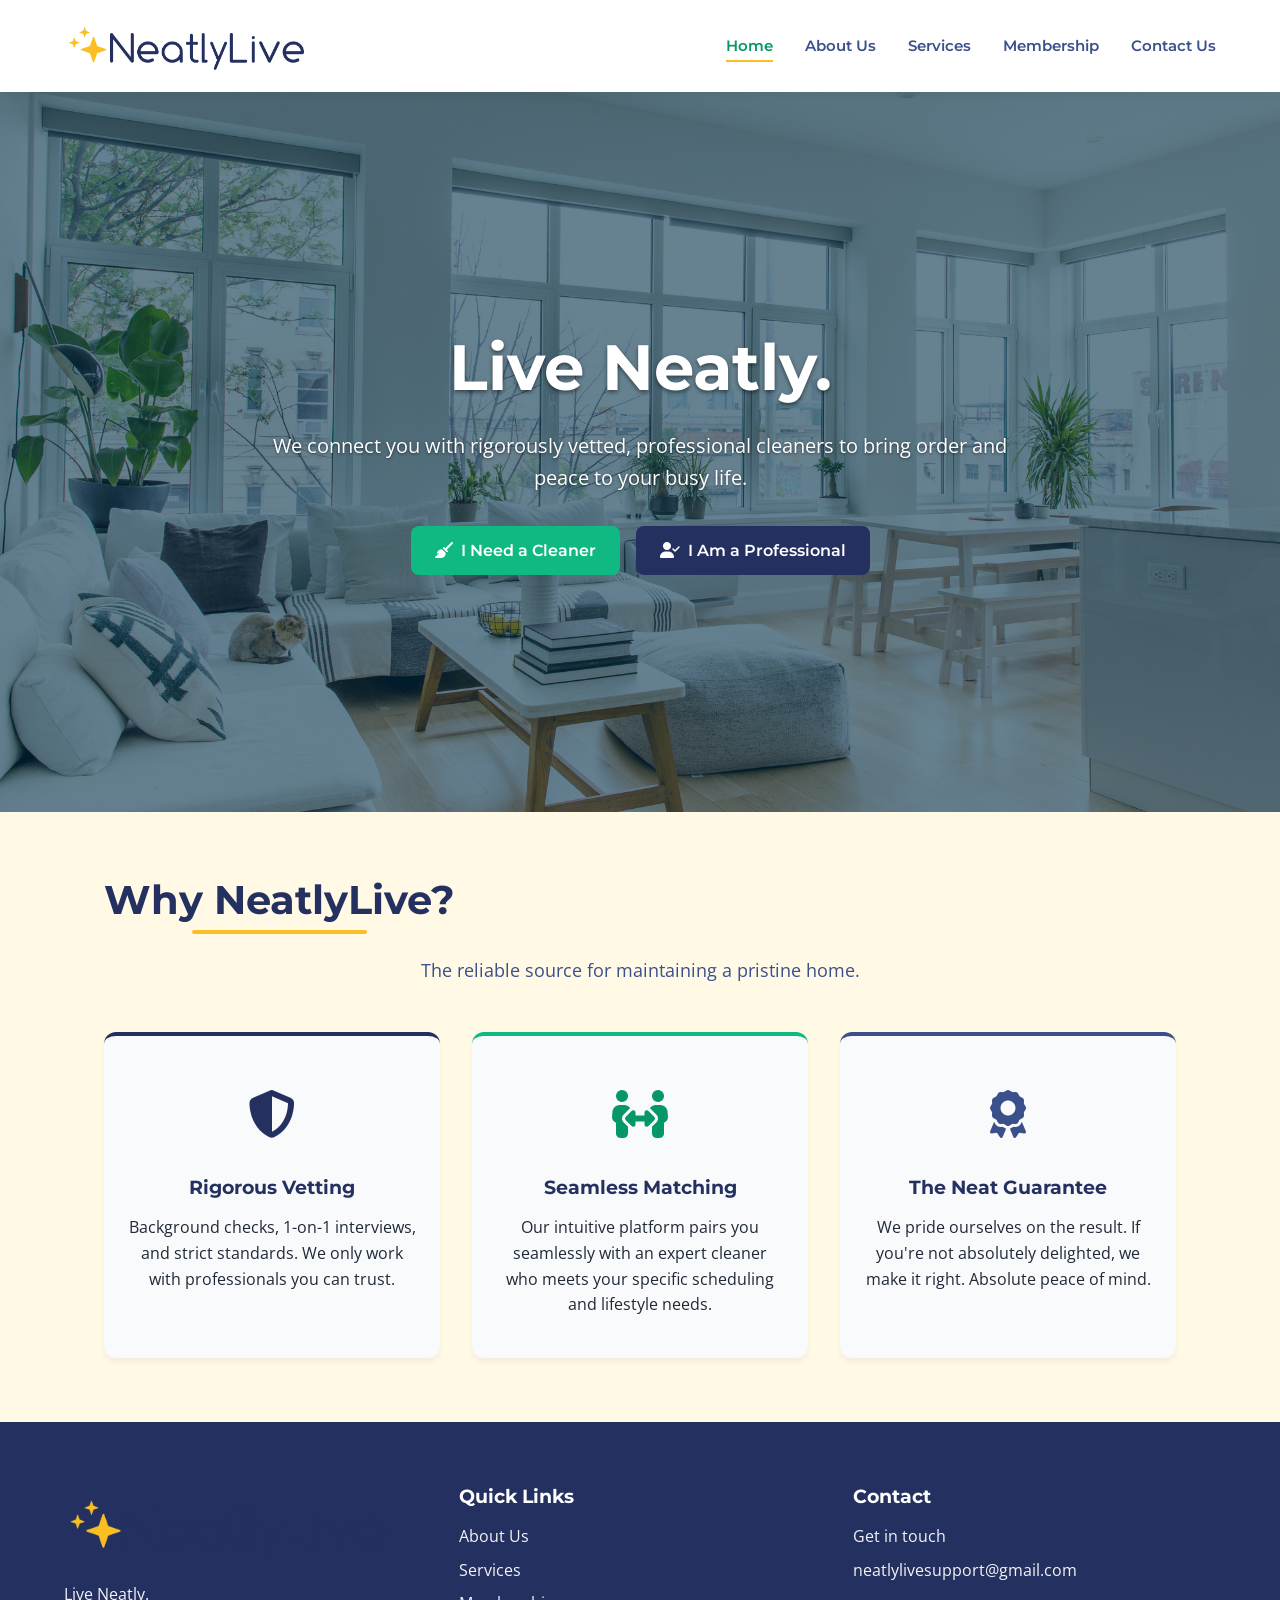
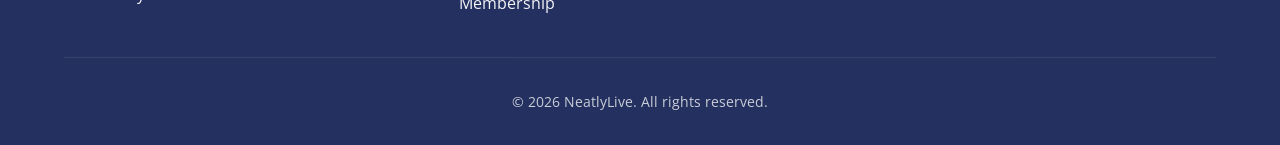
==== commit 2f343465: "yes update booking flow for service providers" ====
--- a/index.html
+++ b/index.html
@@ -54,12 +54,9 @@
                 <div style="display: flex; gap: 1rem; justify-content: center; flex-wrap: wrap;">
                     <a href="services.html" class="btn btn-accent" style="color: white;"><i class="fa-solid fa-broom"
                             style="margin-right: 8px;"></i>I Need a Cleaner</a>
-                    <a href="contact.html" class="btn btn-primary"><i class="fa-solid fa-user-check"
+                    <a href="provider-booking.html" class="btn btn-primary"><i class="fa-solid fa-user-check"
                             style="margin-right: 8px;"></i>I Am a Professional</a>
                 </div>
-                <a href="#"
-                    style="color: white; font-size: 0.95rem; text-decoration: underline; opacity: 0.9; margin-top: 0.5rem;">Application
-                    coming soon</a>
             </div>
         </div>
     </section>
